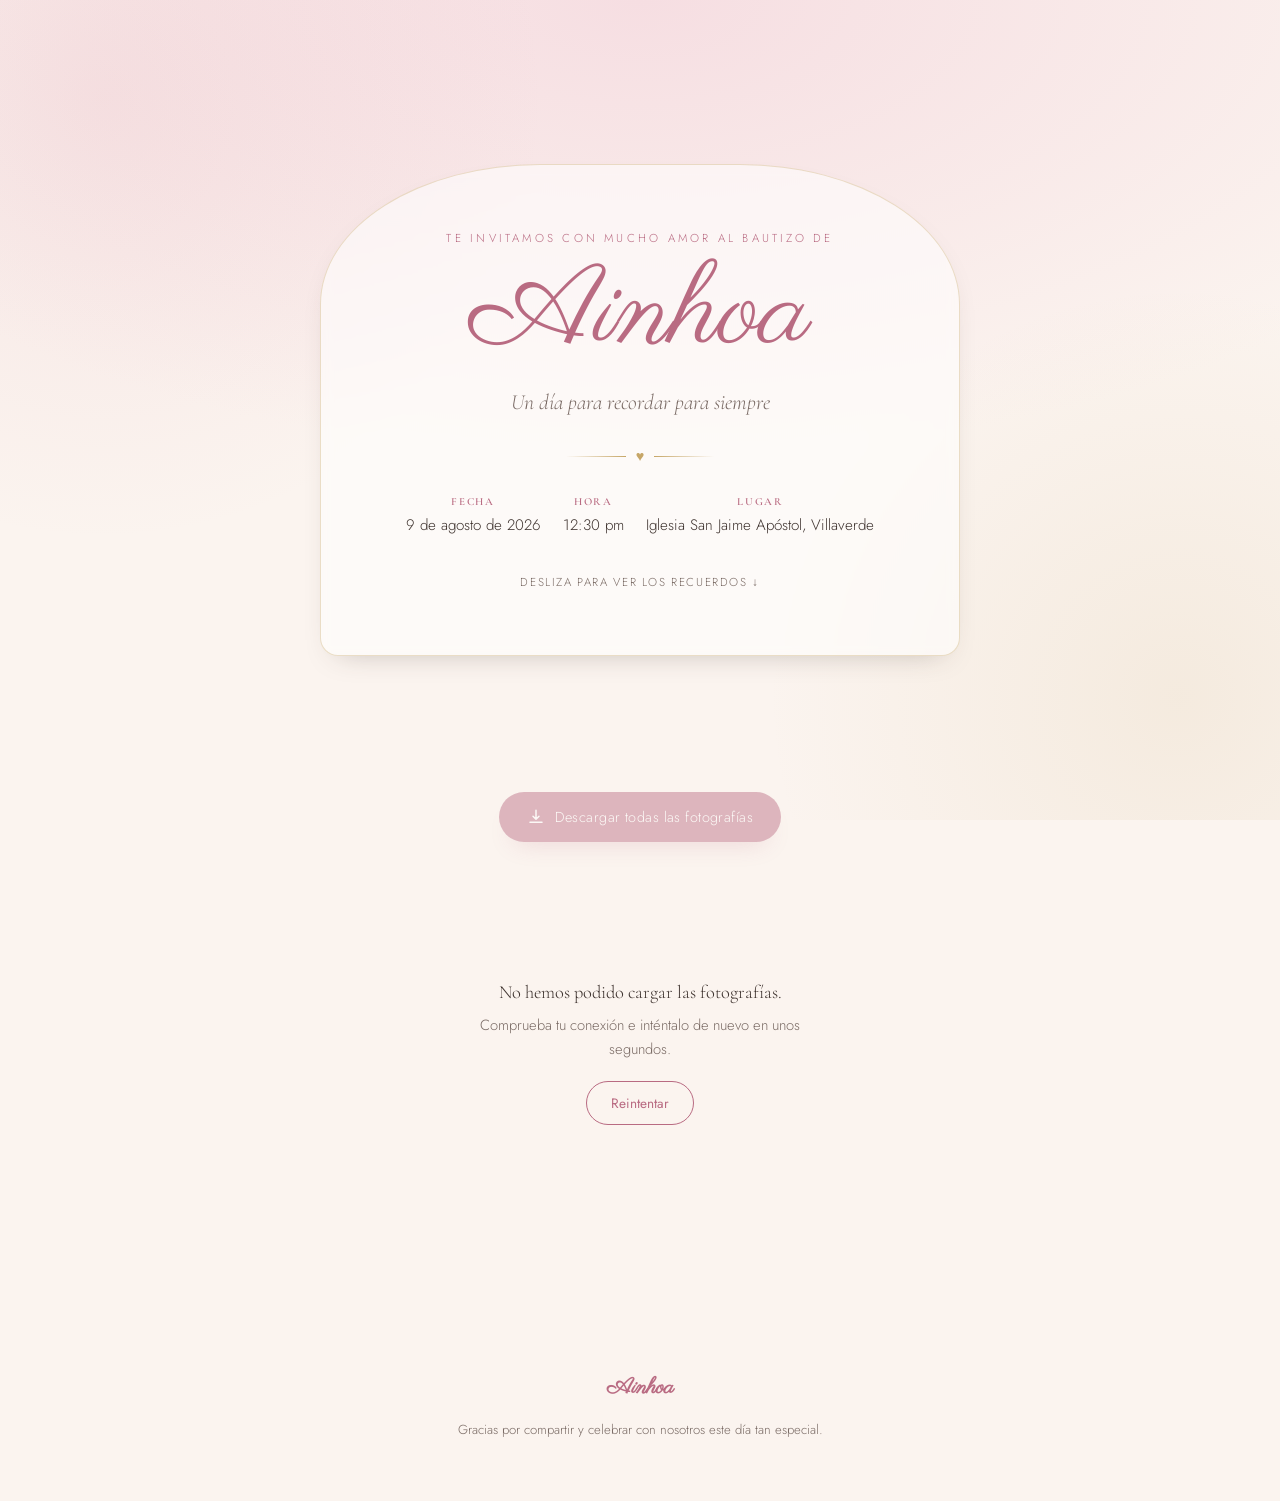
==== index.html @ 9e31011b "Add files via upload" ====
<!DOCTYPE html>
<html lang="es">
<head>
  <meta charset="UTF-8">
  <meta name="viewport" content="width=device-width, initial-scale=1, viewport-fit=cover">
  <title>Ainhoa · Galería del bautizo</title>
  <meta name="description" content="Galería fotográfica del bautizo de Ainhoa — 9 de agosto de 2026.">
  <meta name="robots" content="noindex, nofollow">

  <!-- Vista previa al compartir el enlace -->
  <meta property="og:title" content="Ainhoa · Galería del bautizo">
  <meta property="og:description" content="Un día para recordar para siempre.">
  <meta property="og:type" content="website">
  <meta property="og:image" content="assets/icons/og-preview.jpg">

  <link rel="stylesheet" href="css/styles.css">
</head>
<body>

  <!-- ============================================================
       HERO
       ============================================================ -->
  <header class="hero">
    <div class="hero__card" data-reveal>
      <p class="hero__eyebrow">Te invitamos con mucho amor al bautizo de</p>
      <h1 class="hero__name" data-gallery-title>Ainhoa</h1>
      <p class="hero__tagline" data-gallery-subtitle>Un día para recordar para siempre</p>

      <div class="hero__divider" aria-hidden="true">♥</div>

      <ul class="hero__details">
        <li><strong>Fecha</strong><span data-gallery-date>9 de agosto de 2026</span></li>
        <li><strong>Hora</strong><span data-gallery-time>12:30 pm</span></li>
        <li><strong>Lugar</strong><span data-gallery-place>Iglesia San Jaime Apóstol, Villaverde</span></li>
      </ul>

      <p class="hero__scroll-hint">Desliza para ver los recuerdos ↓</p>
    </div>
  </header>

  <!-- ============================================================
       BOTÓN DESCARGAR TODAS
       ============================================================ -->
  <div class="action-bar">
    <a id="download-all-btn" class="btn-download" href="#" download hidden
       aria-label="Descargar todas las fotografías en un archivo ZIP">
      <svg width="18" height="18" viewBox="0 0 24 24" fill="none" stroke="currentColor" stroke-width="2" aria-hidden="true">
        <path d="M12 3v12m0 0l-4-4m4 4l4-4M4 19h16" stroke-linecap="round" stroke-linejoin="round"/>
      </svg>
      Descargar todas las fotografías
    </a>
  </div>

  <!-- ============================================================
       ESTADOS: cargando / error
       ============================================================ -->
  <section id="loading-state" class="state-message" aria-live="polite">
    <p class="state-message__eyebrow">Ainhoa</p>
    <div class="state-message__dots" aria-hidden="true"><span></span><span></span><span></span></div>
    <p class="state-message__title">Preparando tus recuerdos…</p>
  </section>

  <section id="error-state" class="state-message" hidden aria-live="polite">
    <p class="state-message__title">No hemos podido cargar las fotografías.</p>
    <p class="state-message__text">Comprueba tu conexión e inténtalo de nuevo en unos segundos.</p>
    <button id="retry-btn" class="btn-retry" type="button">Reintentar</button>
  </section>

  <!-- ============================================================
       GALERÍA MASONRY
       ============================================================ -->
  <main class="gallery-section">
    <div id="gallery-grid" class="gallery-grid" hidden></div>
  </main>

  <footer class="site-footer">
    <p><strong>Ainhoa</strong></p>
    <p>Gracias por compartir y celebrar con nosotros este día tan especial.</p>
  </footer>

  <!-- ============================================================
       MODAL / VISUALIZADOR
       ============================================================ -->
  <div id="photo-modal" class="modal" role="dialog" aria-modal="true" aria-hidden="true" aria-label="Visualizador de fotografías">
    <div class="modal__stage">
      <button id="photo-modal-prev" class="modal__btn modal__prev" type="button" aria-label="Fotografía anterior">
        <svg viewBox="0 0 24 24" fill="none" stroke="currentColor" stroke-width="2" aria-hidden="true"><path d="M15 18l-6-6 6-6" stroke-linecap="round" stroke-linejoin="round"/></svg>
      </button>

      <img id="photo-modal-img" class="modal__img" src="" alt="">
      <span id="photo-modal-counter" class="modal__counter" aria-hidden="true"></span>

      <button id="photo-modal-next" class="modal__btn modal__next" type="button" aria-label="Fotografía siguiente">
        <svg viewBox="0 0 24 24" fill="none" stroke="currentColor" stroke-width="2" aria-hidden="true"><path d="M9 18l6-6-6-6" stroke-linecap="round" stroke-linejoin="round"/></svg>
      </button>

      <button id="photo-modal-close" class="modal__btn modal__close" type="button" aria-label="Cerrar visualizador">
        <svg viewBox="0 0 24 24" fill="none" stroke="currentColor" stroke-width="2" aria-hidden="true"><path d="M6 6l12 12M18 6L6 18" stroke-linecap="round" stroke-linejoin="round"/></svg>
      </button>
    </div>
  </div>

  <!-- ============================================================
       SCRIPTS — orden importa: config y utils primero
       ============================================================ -->
  <script src="js/config.js"></script>
  <script src="js/utils.js"></script>
  <script src="js/drive.js"></script>
  <script src="js/animations.js"></script>
  <script src="js/gallery.js"></script>
  <script src="js/modal.js"></script>
  <script src="js/app.js"></script>
</body>
</html>
---- css/styles.css ----
/* ============================================================
   styles.css — Identidad visual: "El bautizo de Ainhoa"
   ============================================================
   Paleta y tipografía inspiradas en la invitación: rosa
   empolvado, crema, oro muy sutil, serif elegante + script
   para el nombre, sans limpia para el cuerpo de texto.
   ============================================================ */

@import url("https://fonts.googleapis.com/css2?family=Cormorant+Garamond:ital,wght@0,400;0,500;0,600;1,500&family=Parisienne&family=Jost:wght@300;400;500;600&display=swap");

:root {
  /* --- Color --- */
  --color-cream: #fbf4ef;
  --color-cream-deep: #f4e9e1;
  --color-blush: #f6dee2;
  --color-rose: #d98ca0;
  --color-rose-deep: #b96b82;
  --color-ink: #3e332f;
  --color-ink-soft: #7a6b65;
  --color-gold: #c6a667;
  --color-white: #ffffff;

  /* --- Type --- */
  --font-display: "Cormorant Garamond", serif;
  --font-script: "Parisienne", cursive;
  --font-body: "Jost", sans-serif;

  /* --- Layout --- */
  --gap: clamp(0.75rem, 1.6vw, 1.5rem);
  --radius-soft: 18px;
  --radius-pill: 999px;
  --shadow-soft: 0 12px 30px -18px rgba(62, 51, 47, 0.35);
  --content-max: 1400px;

  /* --- Motion --- */
  --ease-soft: cubic-bezier(0.22, 1, 0.36, 1);
}

/* ---------- Reset ---------- */
*, *::before, *::after { box-sizing: border-box; }
html { scroll-behavior: smooth; }
@media (prefers-reduced-motion: reduce) {
  html { scroll-behavior: auto; }
  *, *::before, *::after { animation-duration: 0.01ms !important; transition-duration: 0.01ms !important; }
}

body {
  margin: 0;
  background: var(--color-cream);
  color: var(--color-ink);
  font-family: var(--font-body);
  font-weight: 300;
  line-height: 1.6;
  -webkit-font-smoothing: antialiased;
  overflow-x: hidden;
}

body.scroll-locked { overflow: hidden; height: 100%; }

img { max-width: 100%; display: block; }

button { font-family: inherit; cursor: pointer; }

:focus-visible {
  outline: 2px solid var(--color-rose-deep);
  outline-offset: 3px;
}

.visually-hidden {
  position: absolute; width: 1px; height: 1px; overflow: hidden;
  clip: rect(0 0 0 0); white-space: nowrap; border: 0; padding: 0; margin: -1px;
}

/* ============================================================
   HERO — panel con arco superior, como la tarjeta de invitación
   ============================================================ */
.hero {
  position: relative;
  min-height: min(92vh, 820px);
  display: flex;
  align-items: center;
  justify-content: center;
  padding: clamp(2rem, 6vw, 4rem) 1.25rem;
  background:
    radial-gradient(120% 90% at 50% 0%, var(--color-blush) 0%, var(--color-cream) 62%);
  overflow: hidden;
}

.hero::before {
  /* motivo floral muy sutil en las esquinas, discreto y decorativo */
  content: "";
  position: absolute;
  inset: 0;
  background:
    radial-gradient(circle at 8% 12%, rgba(217, 140, 160, 0.14), transparent 32%),
    radial-gradient(circle at 92% 85%, rgba(198, 166, 103, 0.12), transparent 30%);
  pointer-events: none;
}

.hero__card {
  position: relative;
  width: min(640px, 100%);
  padding: clamp(2.5rem, 6vw, 4rem) clamp(1.75rem, 5vw, 3rem) clamp(2.25rem, 5vw, 3.25rem);
  text-align: center;
  background: rgba(255, 255, 255, 0.55);
  backdrop-filter: blur(6px);
  border: 1px solid rgba(198, 166, 103, 0.35);
  border-radius: 220px 220px var(--radius-soft) var(--radius-soft) / 140px 140px var(--radius-soft) var(--radius-soft);
  box-shadow: var(--shadow-soft);
  opacity: 0;
  transform: translateY(18px);
  transition: opacity 0.9s var(--ease-soft), transform 0.9s var(--ease-soft);
}
.hero__card.is-visible { opacity: 1; transform: translateY(0); }

.hero__eyebrow {
  margin: 0 0 0.75rem;
  font-family: var(--font-body);
  font-size: 0.72rem;
  letter-spacing: 0.28em;
  text-transform: uppercase;
  color: var(--color-rose-deep);
}

.hero__name {
  margin: 0;
  font-family: var(--font-script);
  font-weight: 400;
  font-size: clamp(4rem, 14vw, 7rem);
  line-height: 1;
  color: var(--color-rose-deep);
}

.hero__tagline {
  margin: 0.85rem 0 0;
  font-family: var(--font-display);
  font-style: italic;
  font-size: clamp(1.05rem, 2.4vw, 1.35rem);
  color: var(--color-ink-soft);
}

.hero__divider {
  display: flex;
  align-items: center;
  justify-content: center;
  gap: 0.6rem;
  margin: 1.6rem auto;
  color: var(--color-gold);
  font-size: 0.9rem;
}
.hero__divider::before, .hero__divider::after {
  content: "";
  height: 1px;
  width: clamp(28px, 8vw, 60px);
  background: linear-gradient(90deg, transparent, var(--color-gold));
}
.hero__divider::after { background: linear-gradient(90deg, var(--color-gold), transparent); }

.hero__details {
  display: flex;
  flex-wrap: wrap;
  justify-content: center;
  gap: 0.5rem 1.4rem;
  margin: 0;
  padding: 0;
  list-style: none;
  font-family: var(--font-body);
}

.hero__details li {
  font-size: 0.95rem;
  color: var(--color-ink);
}
.hero__details strong {
  display: block;
  font-family: var(--font-display);
  font-size: 0.68rem;
  letter-spacing: 0.16em;
  text-transform: uppercase;
  color: var(--color-rose-deep);
  font-weight: 600;
  margin-bottom: 0.15rem;
}

.hero__scroll-hint {
  margin-top: 2.25rem;
  font-size: 0.72rem;
  letter-spacing: 0.14em;
  text-transform: uppercase;
  color: var(--color-ink-soft);
}

/* ============================================================
   BARRA DE ACCIÓN (descargar todas)
   ============================================================ */
.action-bar {
  max-width: var(--content-max);
  margin: 0 auto;
  padding: 0 clamp(1rem, 4vw, 2.5rem);
  display: flex;
  justify-content: center;
}

.btn-download {
  display: inline-flex;
  align-items: center;
  gap: 0.6rem;
  padding: 0.85rem 1.75rem;
  margin: -1.75rem 0 2.5rem;
  background: var(--color-rose-deep);
  color: var(--color-white);
  text-decoration: none;
  border-radius: var(--radius-pill);
  font-family: var(--font-body);
  font-size: 0.9rem;
  letter-spacing: 0.03em;
  box-shadow: 0 14px 26px -14px rgba(185, 107, 130, 0.55);
  transition: transform 0.25s var(--ease-soft), box-shadow 0.25s var(--ease-soft);
  min-height: 48px;
}
.btn-download:hover { transform: translateY(-2px); box-shadow: 0 18px 30px -14px rgba(185, 107, 130, 0.6); }
.btn-download.is-disabled { opacity: 0.45; pointer-events: none; }

/* ============================================================
   GALERÍA — Masonry con CSS columns (fiable, sin overflow)
   ============================================================ */
.gallery-section {
  max-width: var(--content-max);
  margin: 0 auto;
  padding: 0 clamp(0.75rem, 3vw, 2.5rem) clamp(3rem, 8vw, 6rem);
}

.gallery-grid {
  column-count: 1;
  column-gap: var(--gap);
}

@media (min-width: 540px) { .gallery-grid { column-count: 2; } }
@media (min-width: 900px) { .gallery-grid { column-count: 3; } }
@media (min-width: 1280px) { .gallery-grid { column-count: 4; } }
@media (min-width: 1700px) { .gallery-grid { column-count: 5; } }

.photo-card {
  position: relative;
  margin: 0 0 var(--gap);
  break-inside: avoid;
  border-radius: var(--radius-soft);
  overflow: hidden;
  background: var(--color-cream-deep);
  box-shadow: 0 10px 24px -18px rgba(62, 51, 47, 0.4);
  cursor: pointer;
  opacity: 0;
  transform: translateY(28px) scale(0.98);
  filter: blur(6px);
  transition:
    opacity 0.7s var(--ease-soft),
    transform 0.7s var(--ease-soft),
    filter 0.7s var(--ease-soft),
    box-shadow 0.3s var(--ease-soft);
}
.photo-card.is-visible { opacity: 1; transform: translateY(0) scale(1); filter: blur(0); }

.photo-card:hover, .photo-card:focus-visible {
  box-shadow: 0 20px 34px -16px rgba(62, 51, 47, 0.45);
}

.photo-card__img {
  width: 100%;
  height: auto;
  display: block;
  transition: transform 0.6s var(--ease-soft);
}
.photo-card:hover .photo-card__img { transform: scale(1.035); }

.photo-card__skeleton {
  position: absolute;
  inset: 0;
  background: linear-gradient(100deg, var(--color-cream-deep) 30%, var(--color-blush) 50%, var(--color-cream-deep) 70%);
  background-size: 200% 100%;
  animation: shimmer 1.6s infinite;
}
.photo-card.is-loaded .photo-card__skeleton,
.photo-card.is-error .photo-card__skeleton { display: none; }

@keyframes shimmer {
  0% { background-position: 200% 0; }
  100% { background-position: -200% 0; }
}

/* ============================================================
   ESTADOS: carga / error / vacío
   ============================================================ */
.state-message {
  max-width: 420px;
  margin: clamp(3rem, 12vw, 6rem) auto;
  padding: 0 1.5rem;
  text-align: center;
}

.state-message__dots {
  display: flex;
  justify-content: center;
  gap: 0.4rem;
  margin-bottom: 1.25rem;
}
.state-message__dots span {
  width: 9px; height: 9px; border-radius: 50%;
  background: var(--color-rose);
  animation: pulse 1.2s ease-in-out infinite;
}
.state-message__dots span:nth-child(2) { animation-delay: 0.15s; }
.state-message__dots span:nth-child(3) { animation-delay: 0.3s; }

@keyframes pulse {
  0%, 100% { opacity: 0.3; transform: scale(0.85); }
  50% { opacity: 1; transform: scale(1.05); }
}

.state-message__eyebrow {
  font-family: var(--font-script);
  font-size: 2.4rem;
  color: var(--color-rose-deep);
  margin: 0 0 0.5rem;
}

.state-message__title {
  font-family: var(--font-display);
  font-size: 1.15rem;
  margin: 0 0 0.4rem;
  color: var(--color-ink);
}

.state-message__text {
  font-size: 0.92rem;
  color: var(--color-ink-soft);
  margin: 0 0 1.25rem;
}

.btn-retry {
  border: 1px solid var(--color-rose-deep);
  background: transparent;
  color: var(--color-rose-deep);
  padding: 0.65rem 1.5rem;
  border-radius: var(--radius-pill);
  font-size: 0.85rem;
  min-height: 44px;
  transition: background 0.25s var(--ease-soft), color 0.25s var(--ease-soft);
}
.btn-retry:hover { background: var(--color-rose-deep); color: var(--color-white); }

/* ============================================================
   MODAL / LIGHTBOX
   ============================================================ */
.modal {
  position: fixed;
  inset: 0;
  display: flex;
  align-items: center;
  justify-content: center;
  background: rgba(30, 22, 20, 0.88);
  opacity: 0;
  visibility: hidden;
  transition: opacity 0.35s var(--ease-soft);
  z-index: 100;
  padding: clamp(0.75rem, 3vw, 2rem);
}
.modal.is-open { opacity: 1; visibility: visible; }

.modal__stage {
  position: relative;
  width: 100%;
  height: 100%;
  max-width: 1400px;
  max-height: 90vh;
  display: flex;
  align-items: center;
  justify-content: center;
}

.modal__img {
  max-width: 80vw;
  max-height: 80vh;
  width: auto;
  height: auto;
  object-fit: contain;
  border-radius: 10px;
  box-shadow: 0 30px 60px -20px rgba(0, 0, 0, 0.6);
  opacity: 0;
  transform: scale(0.97);
  transition: opacity 0.4s var(--ease-soft), transform 0.4s var(--ease-soft);
}
.modal.is-open .modal__img { opacity: 1; transform: scale(1); }

.modal__counter {
  position: absolute;
  bottom: -2.4rem;
  left: 50%;
  transform: translateX(-50%);
  color: rgba(255, 255, 255, 0.85);
  font-family: var(--font-body);
  font-size: 0.8rem;
  letter-spacing: 0.08em;
}

.modal__btn {
  position: absolute;
  display: flex;
  align-items: center;
  justify-content: center;
  width: 48px;
  height: 48px;
  border-radius: 50%;
  border: none;
  background: rgba(255, 255, 255, 0.14);
  color: var(--color-white);
  transition: background 0.25s var(--ease-soft), transform 0.25s var(--ease-soft);
}
.modal__btn:hover { background: rgba(255, 255, 255, 0.28); }
.modal__btn svg { width: 20px; height: 20px; }

.modal__close { top: clamp(0.5rem, 2vw, 1.25rem); right: clamp(0.5rem, 2vw, 1.25rem); }
.modal__prev { left: clamp(0.25rem, 2vw, 1rem); top: 50%; transform: translateY(-50%); }
.modal__next { right: clamp(0.25rem, 2vw, 1rem); top: 50%; transform: translateY(-50%); }
.modal__prev:hover, .modal__next:hover { transform: translateY(-50%) scale(1.06); }

@media (max-width: 640px) {
  .modal__prev, .modal__next { width: 42px; height: 42px; }
}

/* ============================================================
   FOOTER
   ============================================================ */
.site-footer {
  text-align: center;
  padding: 2.5rem 1.25rem 3rem;
  color: var(--color-ink-soft);
  font-size: 0.82rem;
}
.site-footer strong { color: var(--color-rose-deep); font-family: var(--font-script); font-size: 1.4rem; }

/* ============================================================
   Utilidad: revelado genérico por scroll
   ============================================================ */
[data-reveal] {
  opacity: 0;
  transform: translateY(16px);
  transition: opacity 0.8s var(--ease-soft), transform 0.8s var(--ease-soft);
}
[data-reveal].is-visible { opacity: 1; transform: translateY(0); }
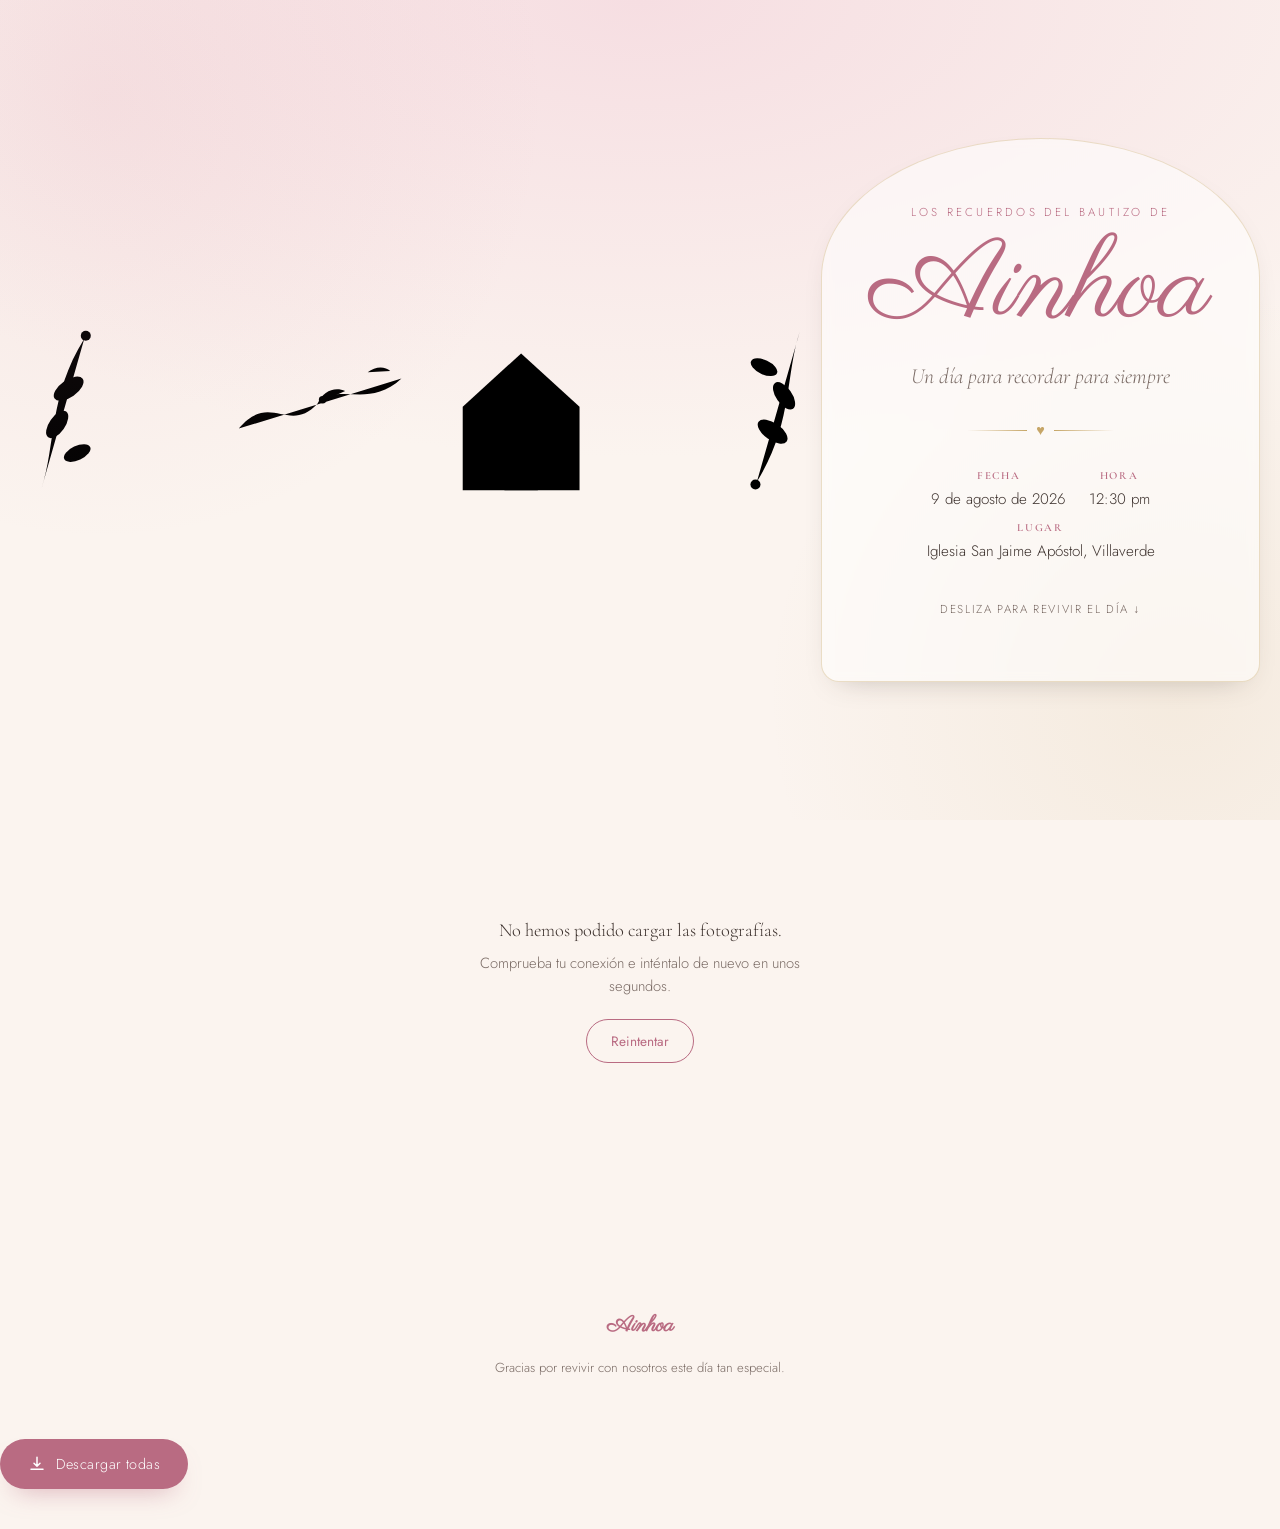
==== commit a1ac1004: "Add files via upload" ====
--- a/index.html
+++ b/index.html
@@ -3,13 +3,13 @@
 <head>
   <meta charset="UTF-8">
   <meta name="viewport" content="width=device-width, initial-scale=1, viewport-fit=cover">
-  <title>Ainhoa · Galería del bautizo</title>
-  <meta name="description" content="Galería fotográfica del bautizo de Ainhoa — 9 de agosto de 2026.">
+  <title>Ainhoa · Recuerdos del bautizo</title>
+  <meta name="description" content="Recuerdos fotográficos del bautizo de Ainhoa — 9 de agosto de 2026.">
   <meta name="robots" content="noindex, nofollow">
 
   <!-- Vista previa al compartir el enlace -->
-  <meta property="og:title" content="Ainhoa · Galería del bautizo">
-  <meta property="og:description" content="Un día para recordar para siempre.">
+  <meta property="og:title" content="Ainhoa · Recuerdos del bautizo">
+  <meta property="og:description" content="Un día vivido con mucho amor, guardado para siempre.">
   <meta property="og:type" content="website">
   <meta property="og:image" content="assets/icons/og-preview.jpg">
 
@@ -18,13 +18,51 @@
 <body>
 
   <!-- ============================================================
-       HERO
+       HERO — con motivos decorativos de línea (iglesia, paloma, ramas)
+       Todos son puramente decorativos (aria-hidden) y en trazo fino,
+       para no competir nunca con las fotografías.
        ============================================================ -->
   <header class="hero">
+
+    <!-- Rama floral, esquina superior izquierda -->
+    <svg class="line-art line-art--sprig-tl" data-depth="0.6" viewBox="0 0 140 140" aria-hidden="true">
+      <path d="M15 125 C 25 95, 20 60, 45 20" />
+      <ellipse cx="34" cy="55" rx="12" ry="6" transform="rotate(-35 34 55)" />
+      <ellipse cx="26" cy="80" rx="11" ry="5.5" transform="rotate(-55 26 80)" />
+      <ellipse cx="40" cy="100" rx="10" ry="5" transform="rotate(-25 40 100)" />
+      <circle cx="46" cy="18" r="3.5" />
+    </svg>
+
+    <!-- Paloma en vuelo, esquina superior derecha -->
+    <svg class="line-art line-art--dove" data-depth="1" viewBox="0 0 160 110" aria-hidden="true">
+      <path d="M15 70 C 40 40, 55 75, 78 50 C 95 32, 118 55, 145 30" />
+      <path d="M78 50 C 82 40, 92 36, 100 40" />
+      <circle cx="82" cy="47" r="3" />
+      <path d="M118 25 C 124 20, 132 20, 136 24" />
+    </svg>
+
+    <!-- Iglesia minimalista, asomando tras la tarjeta -->
+    <svg class="line-art line-art--church" data-depth="0.4" viewBox="0 0 120 120" aria-hidden="true">
+      <path d="M25 108 V58 L60 26 L95 58 V108" />
+      <path d="M50 108 V80 H70 V108" />
+      <circle cx="60" cy="66" r="5.5" />
+      <path d="M60 26 V6" />
+      <path d="M51 12 H69" />
+    </svg>
+
+    <!-- Rama floral, esquina inferior derecha (espejo de la primera) -->
+    <svg class="line-art line-art--sprig-br" data-depth="0.7" viewBox="0 0 140 140" aria-hidden="true">
+      <path d="M125 15 C 115 45, 120 80, 95 120" />
+      <ellipse cx="106" cy="85" rx="12" ry="6" transform="rotate(35 106 85)" />
+      <ellipse cx="114" cy="60" rx="11" ry="5.5" transform="rotate(55 114 60)" />
+      <ellipse cx="100" cy="40" rx="10" ry="5" transform="rotate(25 100 40)" />
+      <circle cx="94" cy="122" r="3.5" />
+    </svg>
+
     <div class="hero__card" data-reveal>
-      <p class="hero__eyebrow">Te invitamos con mucho amor al bautizo de</p>
+      <p class="hero__eyebrow" data-gallery-eyebrow>Los recuerdos del bautizo de</p>
       <h1 class="hero__name" data-gallery-title>Ainhoa</h1>
-      <p class="hero__tagline" data-gallery-subtitle>Un día para recordar para siempre</p>
+      <p class="hero__tagline" data-gallery-subtitle>Un día vivido con mucho amor, guardado para siempre</p>
 
       <div class="hero__divider" aria-hidden="true">♥</div>
 
@@ -34,22 +72,9 @@
         <li><strong>Lugar</strong><span data-gallery-place>Iglesia San Jaime Apóstol, Villaverde</span></li>
       </ul>
 
-      <p class="hero__scroll-hint">Desliza para ver los recuerdos ↓</p>
+      <p class="hero__scroll-hint" data-gallery-scroll-hint>Desliza para revivir el día ↓</p>
     </div>
   </header>
-
-  <!-- ============================================================
-       BOTÓN DESCARGAR TODAS
-       ============================================================ -->
-  <div class="action-bar">
-    <a id="download-all-btn" class="btn-download" href="#" download hidden
-       aria-label="Descargar todas las fotografías en un archivo ZIP">
-      <svg width="18" height="18" viewBox="0 0 24 24" fill="none" stroke="currentColor" stroke-width="2" aria-hidden="true">
-        <path d="M12 3v12m0 0l-4-4m4 4l4-4M4 19h16" stroke-linecap="round" stroke-linejoin="round"/>
-      </svg>
-      Descargar todas las fotografías
-    </a>
-  </div>
 
   <!-- ============================================================
        ESTADOS: cargando / error
@@ -75,8 +100,21 @@
 
   <footer class="site-footer">
     <p><strong>Ainhoa</strong></p>
-    <p>Gracias por compartir y celebrar con nosotros este día tan especial.</p>
+    <p data-gallery-footer>Gracias por revivir con nosotros este día tan especial.</p>
   </footer>
+
+  <!-- ============================================================
+       BOTÓN FLOTANTE — descargar todas las fotos
+       Fijo en pantalla, aparece con una animación suave cuando la
+       galería está lista y flota levemente para dar vida a la página.
+       ============================================================ -->
+  <a id="download-all-btn" class="btn-download" href="#" download
+     aria-label="Descargar todas las fotografías en un archivo ZIP">
+    <svg width="18" height="18" viewBox="0 0 24 24" fill="none" stroke="currentColor" stroke-width="2" aria-hidden="true">
+      <path d="M12 3v12m0 0l-4-4m4 4l4-4M4 19h16" stroke-linecap="round" stroke-linejoin="round"/>
+    </svg>
+    <span class="btn-download__text">Descargar todas</span>
+  </a>
 
   <!-- ============================================================
        MODAL / VISUALIZADOR
@@ -89,6 +127,11 @@
 
       <img id="photo-modal-img" class="modal__img" src="" alt="">
       <span id="photo-modal-counter" class="modal__counter" aria-hidden="true"></span>
+
+      <a id="photo-modal-download" class="modal__btn modal__download" href="#" download
+         aria-label="Descargar esta fotografía en máxima calidad">
+        <svg viewBox="0 0 24 24" fill="none" stroke="currentColor" stroke-width="2" aria-hidden="true"><path d="M12 3v12m0 0l-4-4m4 4l4-4M4 19h16" stroke-linecap="round" stroke-linejoin="round"/></svg>
+      </a>
 
       <button id="photo-modal-next" class="modal__btn modal__next" type="button" aria-label="Fotografía siguiente">
         <svg viewBox="0 0 24 24" fill="none" stroke="currentColor" stroke-width="2" aria-hidden="true"><path d="M9 18l6-6-6-6" stroke-linecap="round" stroke-linejoin="round"/></svg>
--- a/css/styles.css
+++ b/css/styles.css
@@ -84,6 +84,8 @@
   background:
     radial-gradient(120% 90% at 50% 0%, var(--color-blush) 0%, var(--color-cream) 62%);
   overflow: hidden;
+  isolation: isolate;
+  transform: translateZ(0);
 }
 
 .hero::before {
@@ -103,6 +105,7 @@
   padding: clamp(2.5rem, 6vw, 4rem) clamp(1.75rem, 5vw, 3rem) clamp(2.25rem, 5vw, 3.25rem);
   text-align: center;
   background: rgba(255, 255, 255, 0.55);
+  -webkit-backdrop-filter: blur(6px);
   backdrop-filter: blur(6px);
   border: 1px solid rgba(198, 166, 103, 0.35);
   border-radius: 220px 220px var(--radius-soft) var(--radius-soft) / 140px 140px var(--radius-soft) var(--radius-soft);
@@ -196,9 +199,11 @@
 .action-bar {
   max-width: var(--content-max);
   margin: 0 auto;
-  padding: 0 clamp(1rem, 4vw, 2.5rem);
-  display: flex;
-  justify-content: center;
+  padding: clamp(1.75rem, 5vw, 3rem) clamp(1rem, 4vw, 2.5rem) 0;
+  display: flex;
+  justify-content: center;
+  position: relative;
+  transform: translateZ(0);
 }
 
 .btn-download {
@@ -206,7 +211,7 @@
   align-items: center;
   gap: 0.6rem;
   padding: 0.85rem 1.75rem;
-  margin: -1.75rem 0 2.5rem;
+  margin: 0 0 2.5rem;
   background: var(--color-rose-deep);
   color: var(--color-white);
   text-decoration: none;
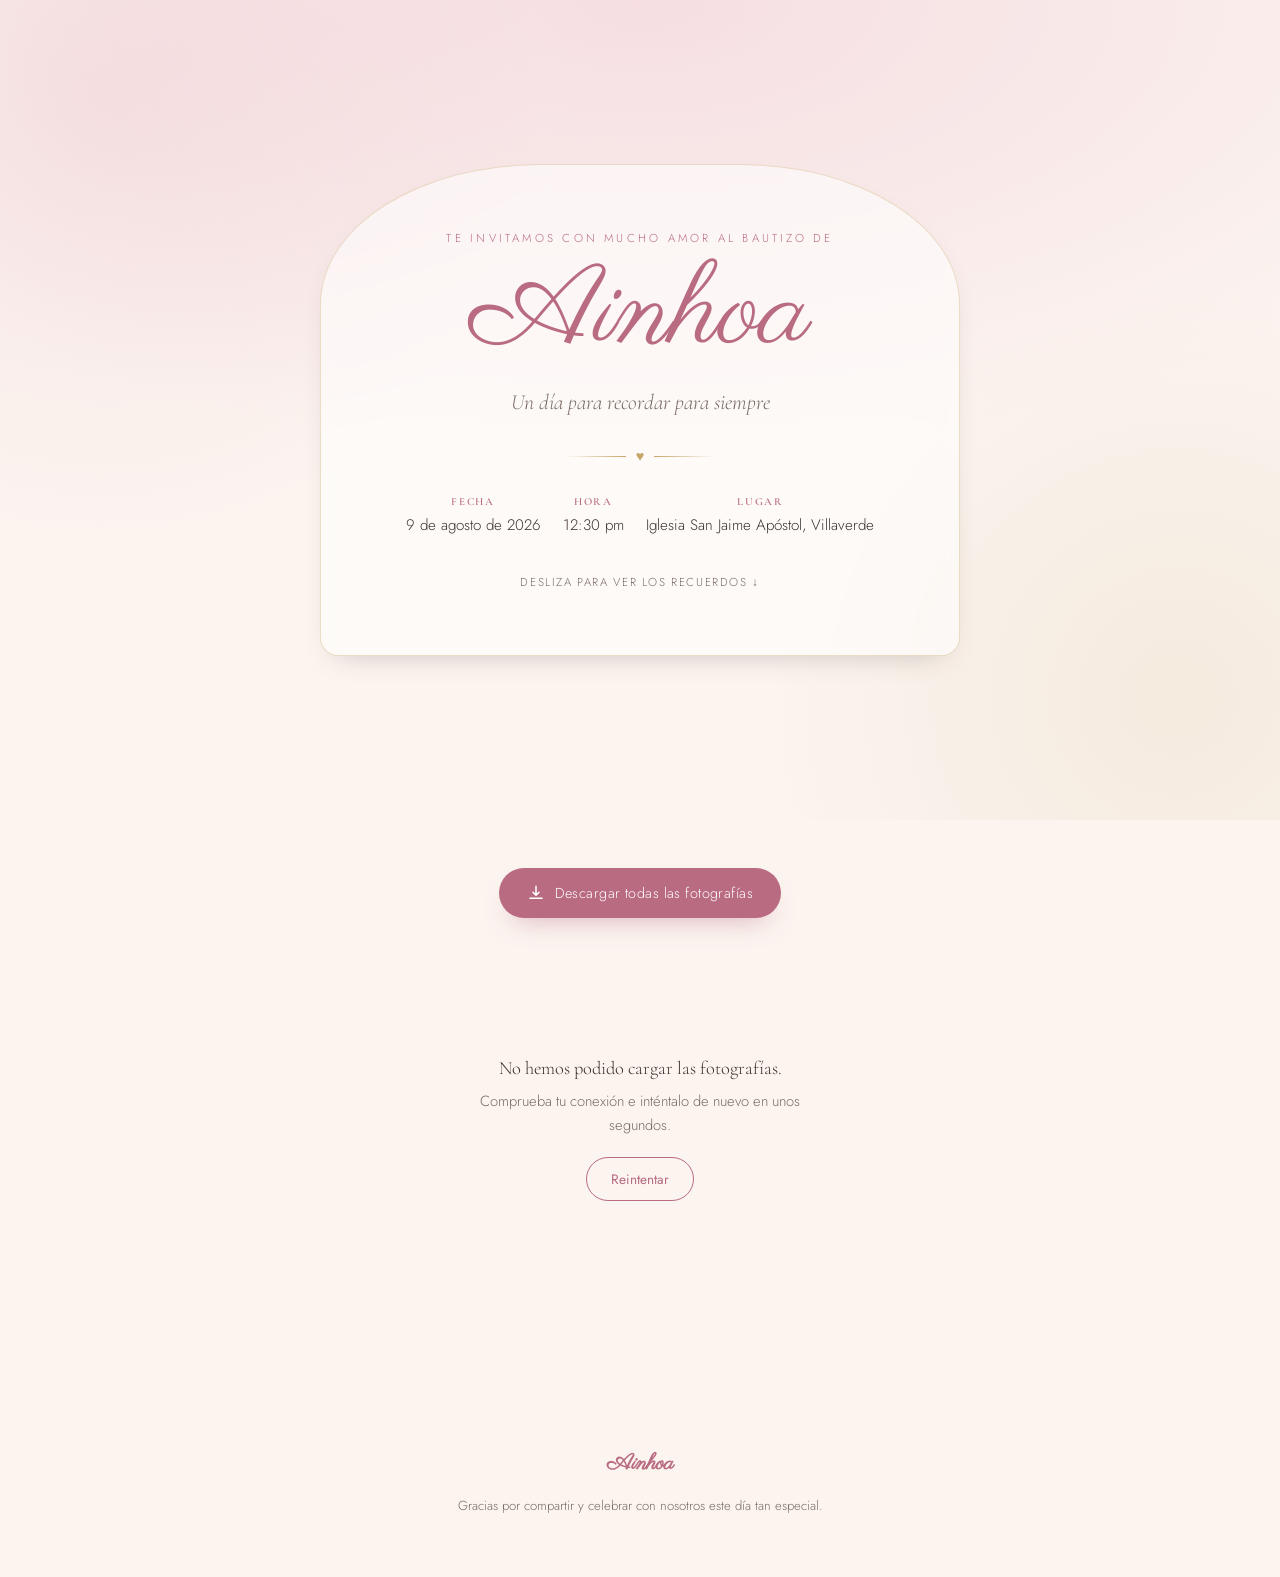
==== commit 7978c1d5: "Add files via upload" ====
--- a/index.html
+++ b/index.html
@@ -3,13 +3,13 @@
 <head>
   <meta charset="UTF-8">
   <meta name="viewport" content="width=device-width, initial-scale=1, viewport-fit=cover">
-  <title>Ainhoa · Recuerdos del bautizo</title>
-  <meta name="description" content="Recuerdos fotográficos del bautizo de Ainhoa — 9 de agosto de 2026.">
+  <title>Ainhoa · Galería del bautizo</title>
+  <meta name="description" content="Galería fotográfica del bautizo de Ainhoa — 9 de agosto de 2026.">
   <meta name="robots" content="noindex, nofollow">
 
   <!-- Vista previa al compartir el enlace -->
-  <meta property="og:title" content="Ainhoa · Recuerdos del bautizo">
-  <meta property="og:description" content="Un día vivido con mucho amor, guardado para siempre.">
+  <meta property="og:title" content="Ainhoa · Galería del bautizo">
+  <meta property="og:description" content="Un día para recordar para siempre.">
   <meta property="og:type" content="website">
   <meta property="og:image" content="assets/icons/og-preview.jpg">
 
@@ -18,51 +18,13 @@
 <body>
 
   <!-- ============================================================
-       HERO — con motivos decorativos de línea (iglesia, paloma, ramas)
-       Todos son puramente decorativos (aria-hidden) y en trazo fino,
-       para no competir nunca con las fotografías.
+       HERO
        ============================================================ -->
   <header class="hero">
-
-    <!-- Rama floral, esquina superior izquierda -->
-    <svg class="line-art line-art--sprig-tl" data-depth="0.6" viewBox="0 0 140 140" aria-hidden="true">
-      <path d="M15 125 C 25 95, 20 60, 45 20" />
-      <ellipse cx="34" cy="55" rx="12" ry="6" transform="rotate(-35 34 55)" />
-      <ellipse cx="26" cy="80" rx="11" ry="5.5" transform="rotate(-55 26 80)" />
-      <ellipse cx="40" cy="100" rx="10" ry="5" transform="rotate(-25 40 100)" />
-      <circle cx="46" cy="18" r="3.5" />
-    </svg>
-
-    <!-- Paloma en vuelo, esquina superior derecha -->
-    <svg class="line-art line-art--dove" data-depth="1" viewBox="0 0 160 110" aria-hidden="true">
-      <path d="M15 70 C 40 40, 55 75, 78 50 C 95 32, 118 55, 145 30" />
-      <path d="M78 50 C 82 40, 92 36, 100 40" />
-      <circle cx="82" cy="47" r="3" />
-      <path d="M118 25 C 124 20, 132 20, 136 24" />
-    </svg>
-
-    <!-- Iglesia minimalista, asomando tras la tarjeta -->
-    <svg class="line-art line-art--church" data-depth="0.4" viewBox="0 0 120 120" aria-hidden="true">
-      <path d="M25 108 V58 L60 26 L95 58 V108" />
-      <path d="M50 108 V80 H70 V108" />
-      <circle cx="60" cy="66" r="5.5" />
-      <path d="M60 26 V6" />
-      <path d="M51 12 H69" />
-    </svg>
-
-    <!-- Rama floral, esquina inferior derecha (espejo de la primera) -->
-    <svg class="line-art line-art--sprig-br" data-depth="0.7" viewBox="0 0 140 140" aria-hidden="true">
-      <path d="M125 15 C 115 45, 120 80, 95 120" />
-      <ellipse cx="106" cy="85" rx="12" ry="6" transform="rotate(35 106 85)" />
-      <ellipse cx="114" cy="60" rx="11" ry="5.5" transform="rotate(55 114 60)" />
-      <ellipse cx="100" cy="40" rx="10" ry="5" transform="rotate(25 100 40)" />
-      <circle cx="94" cy="122" r="3.5" />
-    </svg>
-
     <div class="hero__card" data-reveal>
-      <p class="hero__eyebrow" data-gallery-eyebrow>Los recuerdos del bautizo de</p>
+      <p class="hero__eyebrow">Te invitamos con mucho amor al bautizo de</p>
       <h1 class="hero__name" data-gallery-title>Ainhoa</h1>
-      <p class="hero__tagline" data-gallery-subtitle>Un día vivido con mucho amor, guardado para siempre</p>
+      <p class="hero__tagline" data-gallery-subtitle>Un día para recordar para siempre</p>
 
       <div class="hero__divider" aria-hidden="true">♥</div>
 
@@ -72,9 +34,22 @@
         <li><strong>Lugar</strong><span data-gallery-place>Iglesia San Jaime Apóstol, Villaverde</span></li>
       </ul>
 
-      <p class="hero__scroll-hint" data-gallery-scroll-hint>Desliza para revivir el día ↓</p>
+      <p class="hero__scroll-hint">Desliza para ver los recuerdos ↓</p>
     </div>
   </header>
+
+  <!-- ============================================================
+       BOTÓN DESCARGAR TODAS
+       ============================================================ -->
+  <div class="action-bar">
+    <a id="download-all-btn" class="btn-download" href="#" download hidden
+       aria-label="Descargar todas las fotografías en un archivo ZIP">
+      <svg width="18" height="18" viewBox="0 0 24 24" fill="none" stroke="currentColor" stroke-width="2" aria-hidden="true">
+        <path d="M12 3v12m0 0l-4-4m4 4l4-4M4 19h16" stroke-linecap="round" stroke-linejoin="round"/>
+      </svg>
+      Descargar todas las fotografías
+    </a>
+  </div>
 
   <!-- ============================================================
        ESTADOS: cargando / error
@@ -100,21 +75,8 @@
 
   <footer class="site-footer">
     <p><strong>Ainhoa</strong></p>
-    <p data-gallery-footer>Gracias por revivir con nosotros este día tan especial.</p>
+    <p>Gracias por compartir y celebrar con nosotros este día tan especial.</p>
   </footer>
-
-  <!-- ============================================================
-       BOTÓN FLOTANTE — descargar todas las fotos
-       Fijo en pantalla, aparece con una animación suave cuando la
-       galería está lista y flota levemente para dar vida a la página.
-       ============================================================ -->
-  <a id="download-all-btn" class="btn-download" href="#" download
-     aria-label="Descargar todas las fotografías en un archivo ZIP">
-    <svg width="18" height="18" viewBox="0 0 24 24" fill="none" stroke="currentColor" stroke-width="2" aria-hidden="true">
-      <path d="M12 3v12m0 0l-4-4m4 4l4-4M4 19h16" stroke-linecap="round" stroke-linejoin="round"/>
-    </svg>
-    <span class="btn-download__text">Descargar todas</span>
-  </a>
 
   <!-- ============================================================
        MODAL / VISUALIZADOR
@@ -127,11 +89,6 @@
 
       <img id="photo-modal-img" class="modal__img" src="" alt="">
       <span id="photo-modal-counter" class="modal__counter" aria-hidden="true"></span>
-
-      <a id="photo-modal-download" class="modal__btn modal__download" href="#" download
-         aria-label="Descargar esta fotografía en máxima calidad">
-        <svg viewBox="0 0 24 24" fill="none" stroke="currentColor" stroke-width="2" aria-hidden="true"><path d="M12 3v12m0 0l-4-4m4 4l4-4M4 19h16" stroke-linecap="round" stroke-linejoin="round"/></svg>
-      </a>
 
       <button id="photo-modal-next" class="modal__btn modal__next" type="button" aria-label="Fotografía siguiente">
         <svg viewBox="0 0 24 24" fill="none" stroke="currentColor" stroke-width="2" aria-hidden="true"><path d="M9 18l6-6-6-6" stroke-linecap="round" stroke-linejoin="round"/></svg>
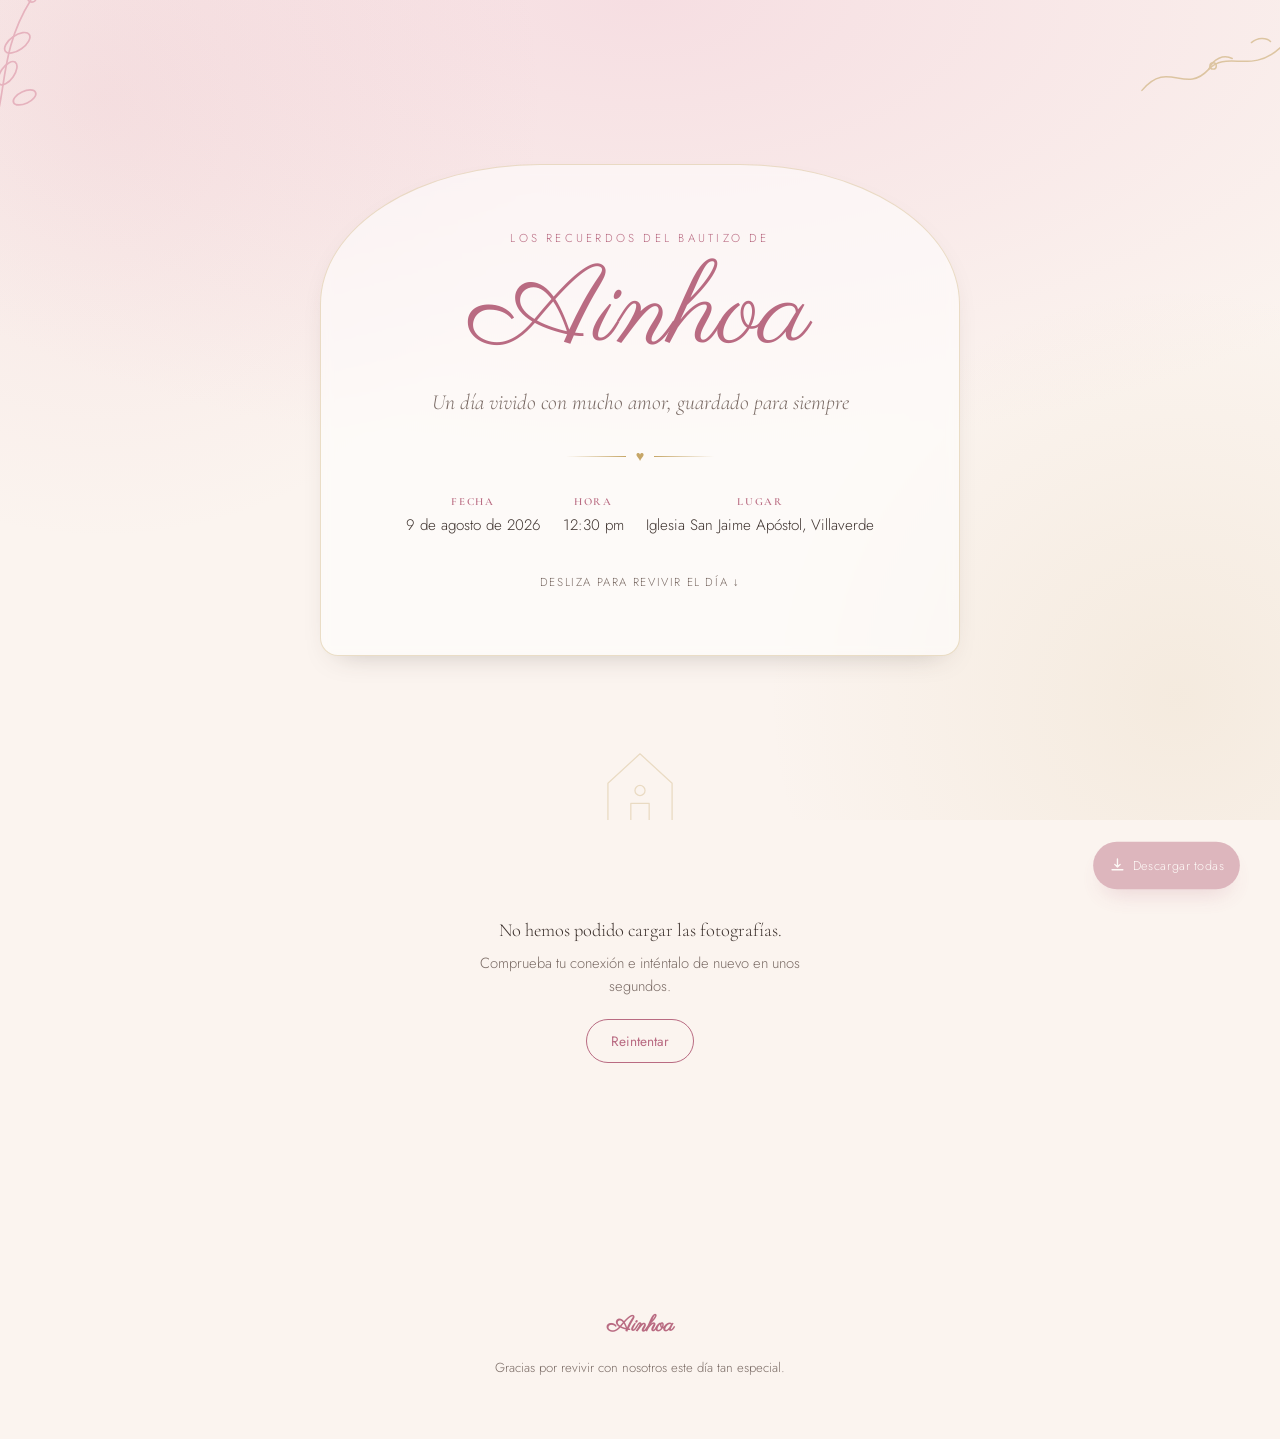
==== commit a576e024: "Add files via upload" ====
--- a/index.html
+++ b/index.html
@@ -3,13 +3,13 @@
 <head>
   <meta charset="UTF-8">
   <meta name="viewport" content="width=device-width, initial-scale=1, viewport-fit=cover">
-  <title>Ainhoa · Galería del bautizo</title>
-  <meta name="description" content="Galería fotográfica del bautizo de Ainhoa — 9 de agosto de 2026.">
+  <title>Ainhoa · Recuerdos del bautizo</title>
+  <meta name="description" content="Recuerdos fotográficos del bautizo de Ainhoa — 9 de agosto de 2026.">
   <meta name="robots" content="noindex, nofollow">
 
   <!-- Vista previa al compartir el enlace -->
-  <meta property="og:title" content="Ainhoa · Galería del bautizo">
-  <meta property="og:description" content="Un día para recordar para siempre.">
+  <meta property="og:title" content="Ainhoa · Recuerdos del bautizo">
+  <meta property="og:description" content="Un día vivido con mucho amor, guardado para siempre.">
   <meta property="og:type" content="website">
   <meta property="og:image" content="assets/icons/og-preview.jpg">
 
@@ -18,13 +18,51 @@
 <body>
 
   <!-- ============================================================
-       HERO
+       HERO — con motivos decorativos de línea (iglesia, paloma, ramas)
+       Todos son puramente decorativos (aria-hidden) y en trazo fino,
+       para no competir nunca con las fotografías.
        ============================================================ -->
   <header class="hero">
+
+    <!-- Rama floral, esquina superior izquierda -->
+    <svg class="line-art line-art--sprig-tl" data-depth="0.6" viewBox="0 0 140 140" aria-hidden="true">
+      <path d="M15 125 C 25 95, 20 60, 45 20" />
+      <ellipse cx="34" cy="55" rx="12" ry="6" transform="rotate(-35 34 55)" />
+      <ellipse cx="26" cy="80" rx="11" ry="5.5" transform="rotate(-55 26 80)" />
+      <ellipse cx="40" cy="100" rx="10" ry="5" transform="rotate(-25 40 100)" />
+      <circle cx="46" cy="18" r="3.5" />
+    </svg>
+
+    <!-- Paloma en vuelo, esquina superior derecha -->
+    <svg class="line-art line-art--dove" data-depth="1" viewBox="0 0 160 110" aria-hidden="true">
+      <path d="M15 70 C 40 40, 55 75, 78 50 C 95 32, 118 55, 145 30" />
+      <path d="M78 50 C 82 40, 92 36, 100 40" />
+      <circle cx="82" cy="47" r="3" />
+      <path d="M118 25 C 124 20, 132 20, 136 24" />
+    </svg>
+
+    <!-- Iglesia minimalista, asomando tras la tarjeta -->
+    <svg class="line-art line-art--church" data-depth="0.4" viewBox="0 0 120 120" aria-hidden="true">
+      <path d="M25 108 V58 L60 26 L95 58 V108" />
+      <path d="M50 108 V80 H70 V108" />
+      <circle cx="60" cy="66" r="5.5" />
+      <path d="M60 26 V6" />
+      <path d="M51 12 H69" />
+    </svg>
+
+    <!-- Rama floral, esquina inferior derecha (espejo de la primera) -->
+    <svg class="line-art line-art--sprig-br" data-depth="0.7" viewBox="0 0 140 140" aria-hidden="true">
+      <path d="M125 15 C 115 45, 120 80, 95 120" />
+      <ellipse cx="106" cy="85" rx="12" ry="6" transform="rotate(35 106 85)" />
+      <ellipse cx="114" cy="60" rx="11" ry="5.5" transform="rotate(55 114 60)" />
+      <ellipse cx="100" cy="40" rx="10" ry="5" transform="rotate(25 100 40)" />
+      <circle cx="94" cy="122" r="3.5" />
+    </svg>
+
     <div class="hero__card" data-reveal>
-      <p class="hero__eyebrow">Te invitamos con mucho amor al bautizo de</p>
+      <p class="hero__eyebrow" data-gallery-eyebrow>Los recuerdos del bautizo de</p>
       <h1 class="hero__name" data-gallery-title>Ainhoa</h1>
-      <p class="hero__tagline" data-gallery-subtitle>Un día para recordar para siempre</p>
+      <p class="hero__tagline" data-gallery-subtitle>Un día vivido con mucho amor, guardado para siempre</p>
 
       <div class="hero__divider" aria-hidden="true">♥</div>
 
@@ -34,22 +72,9 @@
         <li><strong>Lugar</strong><span data-gallery-place>Iglesia San Jaime Apóstol, Villaverde</span></li>
       </ul>
 
-      <p class="hero__scroll-hint">Desliza para ver los recuerdos ↓</p>
+      <p class="hero__scroll-hint" data-gallery-scroll-hint>Desliza para revivir el día ↓</p>
     </div>
   </header>
-
-  <!-- ============================================================
-       BOTÓN DESCARGAR TODAS
-       ============================================================ -->
-  <div class="action-bar">
-    <a id="download-all-btn" class="btn-download" href="#" download hidden
-       aria-label="Descargar todas las fotografías en un archivo ZIP">
-      <svg width="18" height="18" viewBox="0 0 24 24" fill="none" stroke="currentColor" stroke-width="2" aria-hidden="true">
-        <path d="M12 3v12m0 0l-4-4m4 4l4-4M4 19h16" stroke-linecap="round" stroke-linejoin="round"/>
-      </svg>
-      Descargar todas las fotografías
-    </a>
-  </div>
 
   <!-- ============================================================
        ESTADOS: cargando / error
@@ -75,8 +100,21 @@
 
   <footer class="site-footer">
     <p><strong>Ainhoa</strong></p>
-    <p>Gracias por compartir y celebrar con nosotros este día tan especial.</p>
+    <p data-gallery-footer>Gracias por revivir con nosotros este día tan especial.</p>
   </footer>
+
+  <!-- ============================================================
+       BOTÓN FLOTANTE — descargar todas las fotos
+       Fijo en pantalla, aparece con una animación suave cuando la
+       galería está lista y flota levemente para dar vida a la página.
+       ============================================================ -->
+  <a id="download-all-btn" class="btn-download" href="#" download
+     aria-label="Descargar todas las fotografías en un archivo ZIP">
+    <svg width="18" height="18" viewBox="0 0 24 24" fill="none" stroke="currentColor" stroke-width="2" aria-hidden="true">
+      <path d="M12 3v12m0 0l-4-4m4 4l4-4M4 19h16" stroke-linecap="round" stroke-linejoin="round"/>
+    </svg>
+    <span class="btn-download__text">Descargar todas</span>
+  </a>
 
   <!-- ============================================================
        MODAL / VISUALIZADOR
@@ -89,6 +127,11 @@
 
       <img id="photo-modal-img" class="modal__img" src="" alt="">
       <span id="photo-modal-counter" class="modal__counter" aria-hidden="true"></span>
+
+      <a id="photo-modal-download" class="modal__btn modal__download" href="#" download
+         aria-label="Descargar esta fotografía en máxima calidad">
+        <svg viewBox="0 0 24 24" fill="none" stroke="currentColor" stroke-width="2" aria-hidden="true"><path d="M12 3v12m0 0l-4-4m4 4l4-4M4 19h16" stroke-linecap="round" stroke-linejoin="round"/></svg>
+      </a>
 
       <button id="photo-modal-next" class="modal__btn modal__next" type="button" aria-label="Fotografía siguiente">
         <svg viewBox="0 0 24 24" fill="none" stroke="currentColor" stroke-width="2" aria-hidden="true"><path d="M9 18l6-6-6-6" stroke-linecap="round" stroke-linejoin="round"/></svg>
--- a/css/styles.css
+++ b/css/styles.css
@@ -194,37 +194,118 @@
 }
 
 /* ============================================================
-   BARRA DE ACCIÓN (descargar todas)
-   ============================================================ */
-.action-bar {
-  max-width: var(--content-max);
+   MOTIVOS DECORATIVOS DE LÍNEA (iglesia, paloma, ramas)
+   Puramente ambientales: trazo fino, opacidad baja, nunca deben
+   competir visualmente con la tarjeta ni, más adelante, con las
+   fotografías de la galería.
+   ============================================================ */
+.line-art {
+  position: absolute;
+  width: clamp(90px, 14vw, 170px);
+  height: auto;
+  fill: none;
+  stroke: var(--color-gold);
+  stroke-width: 1.4;
+  stroke-linecap: round;
+  stroke-linejoin: round;
+  opacity: 0.55;
+  pointer-events: none;
+  z-index: 0;
+  transition: transform 0.6s var(--ease-soft);
+  animation: motif-drift 9s ease-in-out infinite;
+}
+
+.line-art path,
+.line-art circle,
+.line-art ellipse {
+  stroke-dasharray: 480;
+  stroke-dashoffset: 480;
+  transition: stroke-dashoffset 1.6s var(--ease-soft);
+}
+.line-art path.is-drawn,
+.line-art circle.is-drawn,
+.line-art ellipse.is-drawn { stroke-dashoffset: 0; }
+
+.line-art--sprig-tl { top: -1.5rem; left: -1.5rem; color: var(--color-rose); stroke: var(--color-rose); }
+.line-art--dove { top: 2%; right: -1rem; animation-delay: 1.2s; }
+.line-art--church {
+  bottom: -1.25rem;
+  left: 0;
+  right: 0;
   margin: 0 auto;
-  padding: clamp(1.75rem, 5vw, 3rem) clamp(1rem, 4vw, 2.5rem) 0;
-  display: flex;
-  justify-content: center;
-  position: relative;
-  transform: translateZ(0);
-}
+  width: clamp(70px, 9vw, 110px);
+  opacity: 0.32;
+  animation-delay: 2.4s;
+}
+.line-art--sprig-br { bottom: -1.5rem; right: -1.5rem; color: var(--color-rose); stroke: var(--color-rose); animation-delay: 0.6s; }
+
+@keyframes motif-drift {
+  0%, 100% { translate: 0 0; }
+  50% { translate: 0 -8px; }
+}
+
+@media (max-width: 640px) {
+  .line-art--church { display: none; }
+  .line-art--sprig-tl, .line-art--sprig-br { width: clamp(64px, 22vw, 90px); opacity: 0.4; }
+}
+
 
 .btn-download {
+  position: fixed;
+  right: clamp(1rem, 4vw, 2rem);
+  bottom: calc(clamp(1rem, 4vw, 2rem) + env(safe-area-inset-bottom, 0px));
+  z-index: 40;
   display: inline-flex;
   align-items: center;
-  gap: 0.6rem;
-  padding: 0.85rem 1.75rem;
-  margin: 0 0 2.5rem;
+  gap: 0.55rem;
+  padding: 0.95rem 1.1rem;
   background: var(--color-rose-deep);
   color: var(--color-white);
   text-decoration: none;
   border-radius: var(--radius-pill);
   font-family: var(--font-body);
-  font-size: 0.9rem;
-  letter-spacing: 0.03em;
-  box-shadow: 0 14px 26px -14px rgba(185, 107, 130, 0.55);
-  transition: transform 0.25s var(--ease-soft), box-shadow 0.25s var(--ease-soft);
-  min-height: 48px;
-}
-.btn-download:hover { transform: translateY(-2px); box-shadow: 0 18px 30px -14px rgba(185, 107, 130, 0.6); }
-.btn-download.is-disabled { opacity: 0.45; pointer-events: none; }
+  font-size: 0.88rem;
+  letter-spacing: 0.02em;
+  box-shadow: 0 14px 26px -12px rgba(185, 107, 130, 0.6);
+  min-height: 50px;
+  opacity: 0;
+  transform: translateY(24px) scale(0.9);
+  pointer-events: none;
+  transition: opacity 0.5s var(--ease-soft), transform 0.5s var(--ease-soft),
+    box-shadow 0.25s var(--ease-soft), background 0.25s var(--ease-soft);
+}
+
+.btn-download.is-visible {
+  opacity: 1;
+  transform: translateY(0) scale(1);
+  pointer-events: auto;
+  animation: float-bob 4.5s ease-in-out 0.6s infinite;
+}
+
+.btn-download:hover, .btn-download:focus-visible {
+  background: var(--color-rose);
+  box-shadow: 0 18px 32px -12px rgba(185, 107, 130, 0.7);
+  animation-play-state: paused;
+  transform: translateY(-3px) scale(1.03);
+}
+
+.btn-download.is-disabled { opacity: 0.45 !important; pointer-events: none; animation: none; }
+
+.btn-download__text {
+  max-width: 140px;
+  overflow: hidden;
+  white-space: nowrap;
+}
+
+@keyframes float-bob {
+  0%, 100% { transform: translateY(0) scale(1); }
+  50% { transform: translateY(-7px) scale(1); }
+}
+
+@media (max-width: 560px) {
+  .btn-download__text { display: none; }
+  .btn-download { padding: 0; width: 54px; height: 54px; justify-content: center; }
+}
 
 /* ============================================================
    GALERÍA — Masonry con CSS columns (fiable, sin overflow)
@@ -424,9 +505,15 @@
 .modal__btn svg { width: 20px; height: 20px; }
 
 .modal__close { top: clamp(0.5rem, 2vw, 1.25rem); right: clamp(0.5rem, 2vw, 1.25rem); }
+.modal__download {
+  top: clamp(0.5rem, 2vw, 1.25rem);
+  left: clamp(0.5rem, 2vw, 1.25rem);
+  text-decoration: none;
+}
 .modal__prev { left: clamp(0.25rem, 2vw, 1rem); top: 50%; transform: translateY(-50%); }
 .modal__next { right: clamp(0.25rem, 2vw, 1rem); top: 50%; transform: translateY(-50%); }
 .modal__prev:hover, .modal__next:hover { transform: translateY(-50%) scale(1.06); }
+.modal__download:hover, .modal__close:hover { transform: scale(1.08); }
 
 @media (max-width: 640px) {
   .modal__prev, .modal__next { width: 42px; height: 42px; }
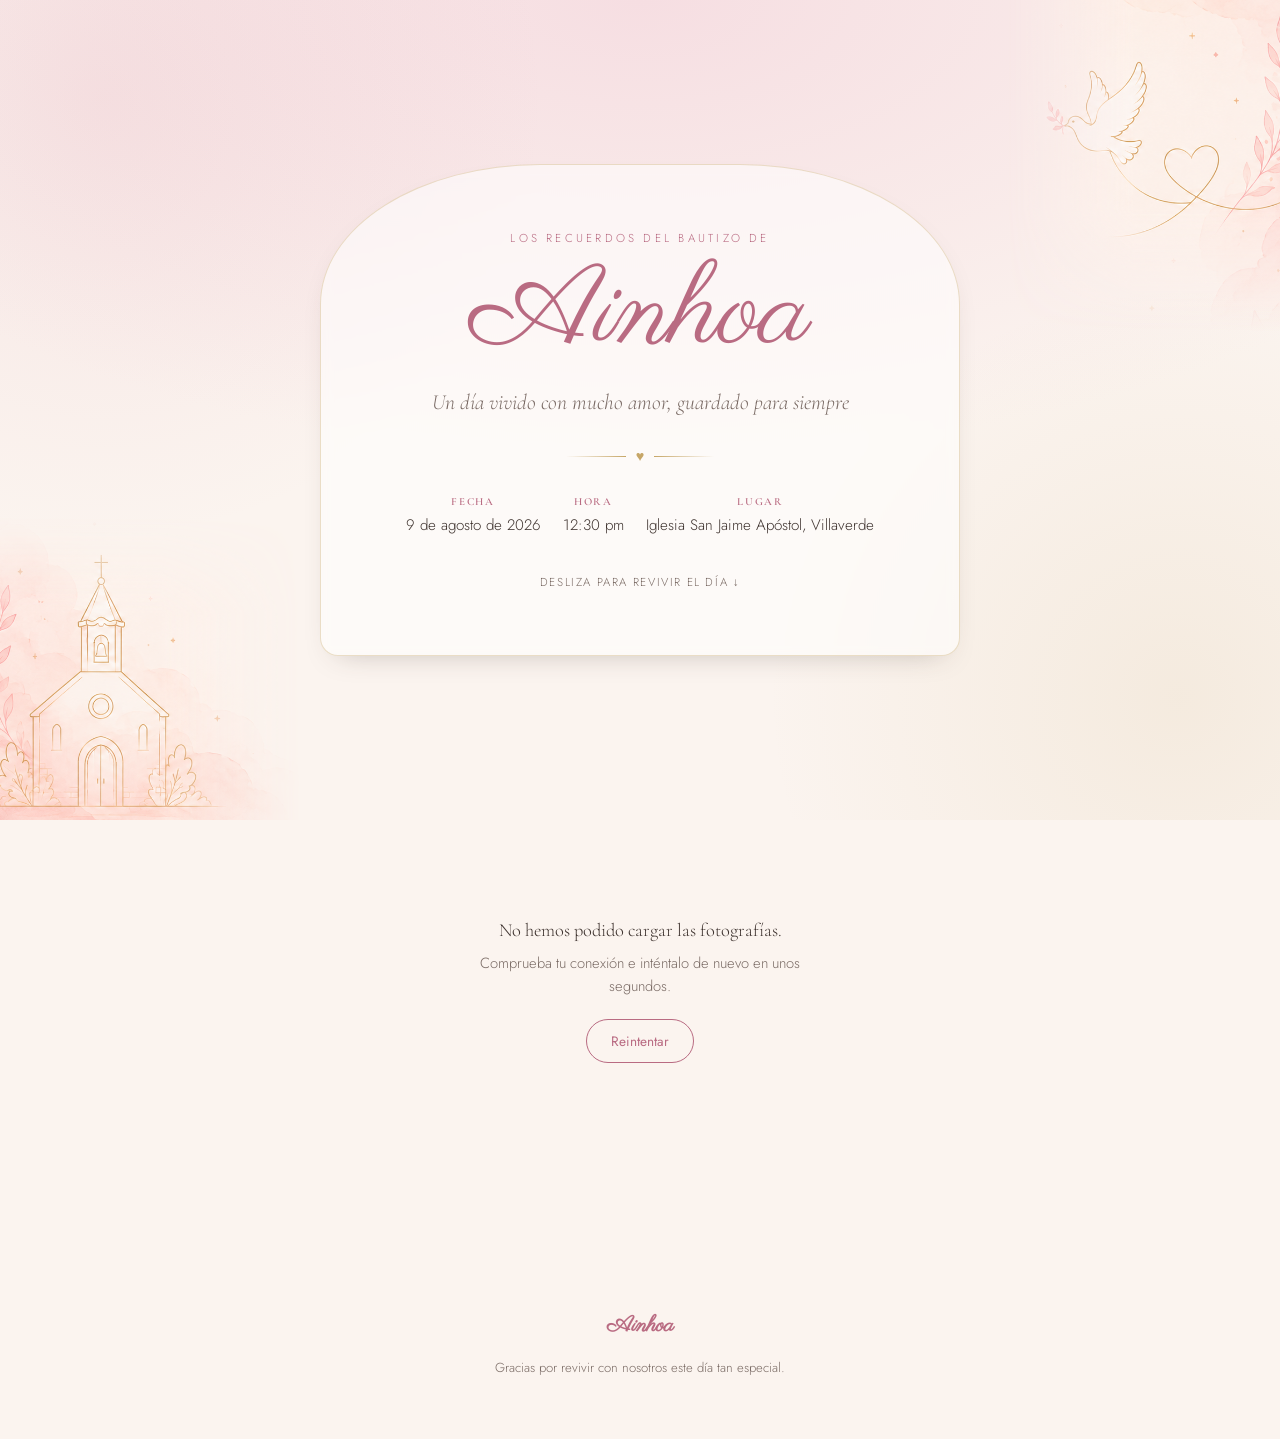
==== commit 4fa0d456: "Add files via upload" ====
--- a/index.html
+++ b/index.html
@@ -24,40 +24,10 @@
        ============================================================ -->
   <header class="hero">
 
-    <!-- Rama floral, esquina superior izquierda -->
-    <svg class="line-art line-art--sprig-tl" data-depth="0.6" viewBox="0 0 140 140" aria-hidden="true">
-      <path d="M15 125 C 25 95, 20 60, 45 20" />
-      <ellipse cx="34" cy="55" rx="12" ry="6" transform="rotate(-35 34 55)" />
-      <ellipse cx="26" cy="80" rx="11" ry="5.5" transform="rotate(-55 26 80)" />
-      <ellipse cx="40" cy="100" rx="10" ry="5" transform="rotate(-25 40 100)" />
-      <circle cx="46" cy="18" r="3.5" />
-    </svg>
-
-    <!-- Paloma en vuelo, esquina superior derecha -->
-    <svg class="line-art line-art--dove" data-depth="1" viewBox="0 0 160 110" aria-hidden="true">
-      <path d="M15 70 C 40 40, 55 75, 78 50 C 95 32, 118 55, 145 30" />
-      <path d="M78 50 C 82 40, 92 36, 100 40" />
-      <circle cx="82" cy="47" r="3" />
-      <path d="M118 25 C 124 20, 132 20, 136 24" />
-    </svg>
-
-    <!-- Iglesia minimalista, asomando tras la tarjeta -->
-    <svg class="line-art line-art--church" data-depth="0.4" viewBox="0 0 120 120" aria-hidden="true">
-      <path d="M25 108 V58 L60 26 L95 58 V108" />
-      <path d="M50 108 V80 H70 V108" />
-      <circle cx="60" cy="66" r="5.5" />
-      <path d="M60 26 V6" />
-      <path d="M51 12 H69" />
-    </svg>
-
-    <!-- Rama floral, esquina inferior derecha (espejo de la primera) -->
-    <svg class="line-art line-art--sprig-br" data-depth="0.7" viewBox="0 0 140 140" aria-hidden="true">
-      <path d="M125 15 C 115 45, 120 80, 95 120" />
-      <ellipse cx="106" cy="85" rx="12" ry="6" transform="rotate(35 106 85)" />
-      <ellipse cx="114" cy="60" rx="11" ry="5.5" transform="rotate(55 114 60)" />
-      <ellipse cx="100" cy="40" rx="10" ry="5" transform="rotate(25 100 40)" />
-      <circle cx="94" cy="122" r="3.5" />
-    </svg>
+    <!-- Ilustración de referencia (iglesia y paloma), recortada en
+         dos esquinas con los bordes internos difuminados -->
+    <img class="hero__corner-art hero__corner-art--church" src="assets/icons/hero-church.png" alt="" aria-hidden="true">
+    <img class="hero__corner-art hero__corner-art--dove" src="assets/icons/hero-dove.png" alt="" aria-hidden="true">
 
     <div class="hero__card" data-reveal>
       <p class="hero__eyebrow" data-gallery-eyebrow>Los recuerdos del bautizo de</p>
@@ -75,6 +45,47 @@
       <p class="hero__scroll-hint" data-gallery-scroll-hint>Desliza para revivir el día ↓</p>
     </div>
   </header>
+
+  <!-- ============================================================
+       CARRUSEL DE VISTA PREVIA — muestra unas pocas fotos al azar
+       en formato pequeño, solo decorativo (no se amplían al tocar).
+       La galería completa con el visualizador sigue más abajo, sin
+       cambios.
+       ============================================================ -->
+  <section id="preview-carousel" class="preview-carousel" hidden aria-label="Vista previa de fotografías">
+    <p class="preview-carousel__title">Un día inolvidable</p>
+
+    <div class="preview-carousel__row">
+      <button id="carousel-prev" class="carousel-nav carousel-nav--prev" type="button" aria-label="Ver fotos anteriores">
+        <svg viewBox="0 0 24 24" fill="none" stroke="currentColor" stroke-width="2" aria-hidden="true"><path d="M15 18l-6-6 6-6" stroke-linecap="round" stroke-linejoin="round"/></svg>
+      </button>
+
+      <div id="preview-carousel-track" class="preview-carousel__track"></div>
+
+      <button id="carousel-next" class="carousel-nav carousel-nav--next" type="button" aria-label="Ver más fotos">
+        <svg viewBox="0 0 24 24" fill="none" stroke="currentColor" stroke-width="2" aria-hidden="true"><path d="M9 18l6-6-6-6" stroke-linecap="round" stroke-linejoin="round"/></svg>
+      </button>
+    </div>
+
+    <ul class="feature-strip">
+      <li>
+        <svg viewBox="0 0 24 24" fill="none" stroke="currentColor" stroke-width="1.6" aria-hidden="true"><rect x="3" y="4" width="18" height="16" rx="2"/><circle cx="8.5" cy="9.5" r="1.5"/><path d="M21 15l-5-5-4 4-3-3-6 6"/></svg>
+        <span>Explora cada momento especial</span>
+      </li>
+      <li>
+        <svg viewBox="0 0 24 24" fill="none" stroke="currentColor" stroke-width="1.6" aria-hidden="true"><path d="M12 20s-7-4.35-9.5-9A5.5 5.5 0 0 1 12 6a5.5 5.5 0 0 1 9.5 5c-2.5 4.65-9.5 9-9.5 9Z"/></svg>
+        <span>Guarda tus recuerdos favoritos</span>
+      </li>
+      <li>
+        <svg viewBox="0 0 24 24" fill="none" stroke="currentColor" stroke-width="1.6" aria-hidden="true"><path d="M12 3l1.8 5.2L19 10l-5.2 1.8L12 17l-1.8-5.2L5 10l5.2-1.8L12 3Z"/><path d="M19 15l.7 2 2 .7-2 .7-.7 2-.7-2-2-.7 2-.7.7-2Z"/></svg>
+        <span>Revive emociones únicas</span>
+      </li>
+      <li>
+        <svg viewBox="0 0 24 24" fill="none" stroke="currentColor" stroke-width="1.6" aria-hidden="true"><circle cx="18" cy="5" r="2.5"/><circle cx="6" cy="12" r="2.5"/><circle cx="18" cy="19" r="2.5"/><path d="M8.2 10.8l7.6-4.4M8.2 13.2l7.6 4.4"/></svg>
+        <span>Comparte con quienes más quieras</span>
+      </li>
+    </ul>
+  </section>
 
   <!-- ============================================================
        ESTADOS: cargando / error
@@ -152,6 +163,7 @@
   <script src="js/animations.js"></script>
   <script src="js/gallery.js"></script>
   <script src="js/modal.js"></script>
+  <script src="js/carousel.js"></script>
   <script src="js/app.js"></script>
 </body>
 </html>
--- a/css/styles.css
+++ b/css/styles.css
@@ -194,59 +194,155 @@
 }
 
 /* ============================================================
-   MOTIVOS DECORATIVOS DE LÍNEA (iglesia, paloma, ramas)
-   Puramente ambientales: trazo fino, opacidad baja, nunca deben
-   competir visualmente con la tarjeta ni, más adelante, con las
+   CARRUSEL DE VISTA PREVIA — fotos al azar, formato pequeño,
+   puramente decorativo. No abre el visualizador al tocar.
+   ============================================================ */
+.preview-carousel {
+  max-width: var(--content-max);
+  margin: 0 auto;
+  padding: clamp(1.5rem, 5vw, 2.5rem) clamp(1rem, 4vw, 2.5rem) clamp(2.5rem, 6vw, 4rem);
+  text-align: center;
+}
+
+.preview-carousel__title {
+  margin: 0 0 1.25rem;
+  font-family: var(--font-display);
+  font-size: 0.82rem;
+  letter-spacing: 0.22em;
+  text-transform: uppercase;
+  color: var(--color-rose-deep);
+}
+
+.preview-carousel__row {
+  display: flex;
+  align-items: center;
+  gap: 0.75rem;
+}
+
+.preview-carousel__track {
+  flex: 1;
+  display: flex;
+  gap: clamp(0.6rem, 1.6vw, 1rem);
+  overflow-x: auto;
+  scroll-snap-type: x proximity;
+  scrollbar-width: none;
+  padding: 0.35rem 0.15rem;
+}
+.preview-carousel__track::-webkit-scrollbar { display: none; }
+
+.preview-carousel__item {
+  flex: 0 0 auto;
+  width: clamp(108px, 15vw, 160px);
+  aspect-ratio: 4 / 5;
+  border-radius: 14px;
+  overflow: hidden;
+  scroll-snap-align: start;
+  box-shadow: 0 8px 20px -14px rgba(62, 51, 47, 0.4);
+  cursor: default;
+}
+
+.preview-carousel__img {
+  width: 100%;
+  height: 100%;
+  object-fit: cover;
+}
+
+.carousel-nav {
+  flex: 0 0 auto;
+  display: flex;
+  align-items: center;
+  justify-content: center;
+  width: 40px;
+  height: 40px;
+  border-radius: 50%;
+  border: 1px solid rgba(185, 107, 130, 0.35);
+  background: var(--color-white);
+  color: var(--color-rose-deep);
+  transition: background 0.25s var(--ease-soft), transform 0.25s var(--ease-soft);
+}
+.carousel-nav svg { width: 16px; height: 16px; }
+.carousel-nav:hover { background: var(--color-blush); transform: scale(1.08); }
+
+@media (max-width: 560px) {
+  .carousel-nav { display: none; }
+}
+
+.feature-strip {
+  display: flex;
+  flex-wrap: wrap;
+  justify-content: center;
+  gap: clamp(1.5rem, 5vw, 3rem);
+  margin: clamp(2rem, 5vw, 2.75rem) 0 0;
+  padding: 0;
+  list-style: none;
+}
+
+.feature-strip li {
+  display: flex;
+  flex-direction: column;
+  align-items: center;
+  gap: 0.5rem;
+  max-width: 150px;
+}
+
+.feature-strip svg {
+  width: 22px;
+  height: 22px;
+  color: var(--color-rose-deep);
+}
+
+.feature-strip span {
+  font-size: 0.78rem;
+  color: var(--color-ink-soft);
+  line-height: 1.35;
+}
+
+@media (max-width: 560px) {
+  .feature-strip { row-gap: 1.75rem; column-gap: 1.5rem; }
+  .feature-strip li { width: 40%; max-width: none; }
+}
+
+/* ============================================================
+   ILUSTRACIÓN DE ESQUINA (iglesia y paloma, imagen real recortada)
+   Puramente ambiental — se coloca detrás de la tarjeta y nunca
+   debe competir visualmente con ella ni, más adelante, con las
    fotografías de la galería.
    ============================================================ */
-.line-art {
+.hero__corner-art {
   position: absolute;
-  width: clamp(90px, 14vw, 170px);
+  z-index: -1;
+  pointer-events: none;
+  width: clamp(220px, 26vw, 420px);
   height: auto;
-  fill: none;
-  stroke: var(--color-gold);
-  stroke-width: 1.4;
-  stroke-linecap: round;
-  stroke-linejoin: round;
-  opacity: 0.55;
-  pointer-events: none;
-  z-index: 0;
-  transition: transform 0.6s var(--ease-soft);
   animation: motif-drift 9s ease-in-out infinite;
 }
 
-.line-art path,
-.line-art circle,
-.line-art ellipse {
-  stroke-dasharray: 480;
-  stroke-dashoffset: 480;
-  transition: stroke-dashoffset 1.6s var(--ease-soft);
-}
-.line-art path.is-drawn,
-.line-art circle.is-drawn,
-.line-art ellipse.is-drawn { stroke-dashoffset: 0; }
-
-.line-art--sprig-tl { top: -1.5rem; left: -1.5rem; color: var(--color-rose); stroke: var(--color-rose); }
-.line-art--dove { top: 2%; right: -1rem; animation-delay: 1.2s; }
-.line-art--church {
-  bottom: -1.25rem;
-  left: 0;
-  right: 0;
-  margin: 0 auto;
-  width: clamp(70px, 9vw, 110px);
-  opacity: 0.32;
-  animation-delay: 2.4s;
-}
-.line-art--sprig-br { bottom: -1.5rem; right: -1.5rem; color: var(--color-rose); stroke: var(--color-rose); animation-delay: 0.6s; }
+.hero__corner-art--church {
+  left: clamp(-2rem, -3vw, -0.5rem);
+  bottom: clamp(-1.5rem, -3vw, 0rem);
+  animation-delay: 1s;
+}
+
+.hero__corner-art--dove {
+  right: clamp(-2rem, -3vw, -0.5rem);
+  top: clamp(-1.5rem, -3vw, 0rem);
+  width: clamp(200px, 24vw, 380px);
+  animation-delay: 0.4s;
+}
 
 @keyframes motif-drift {
   0%, 100% { translate: 0 0; }
   50% { translate: 0 -8px; }
 }
 
+@media (max-width: 900px) {
+  .hero__corner-art { width: clamp(170px, 32vw, 260px); }
+  .hero__corner-art--dove { width: clamp(160px, 30vw, 240px); }
+}
+
 @media (max-width: 640px) {
-  .line-art--church { display: none; }
-  .line-art--sprig-tl, .line-art--sprig-br { width: clamp(64px, 22vw, 90px); opacity: 0.4; }
+  .hero__corner-art--church { width: 46vw; left: -1.5rem; bottom: -0.5rem; }
+  .hero__corner-art--dove { width: 44vw; right: -1.25rem; top: -0.5rem; }
 }
 
 
